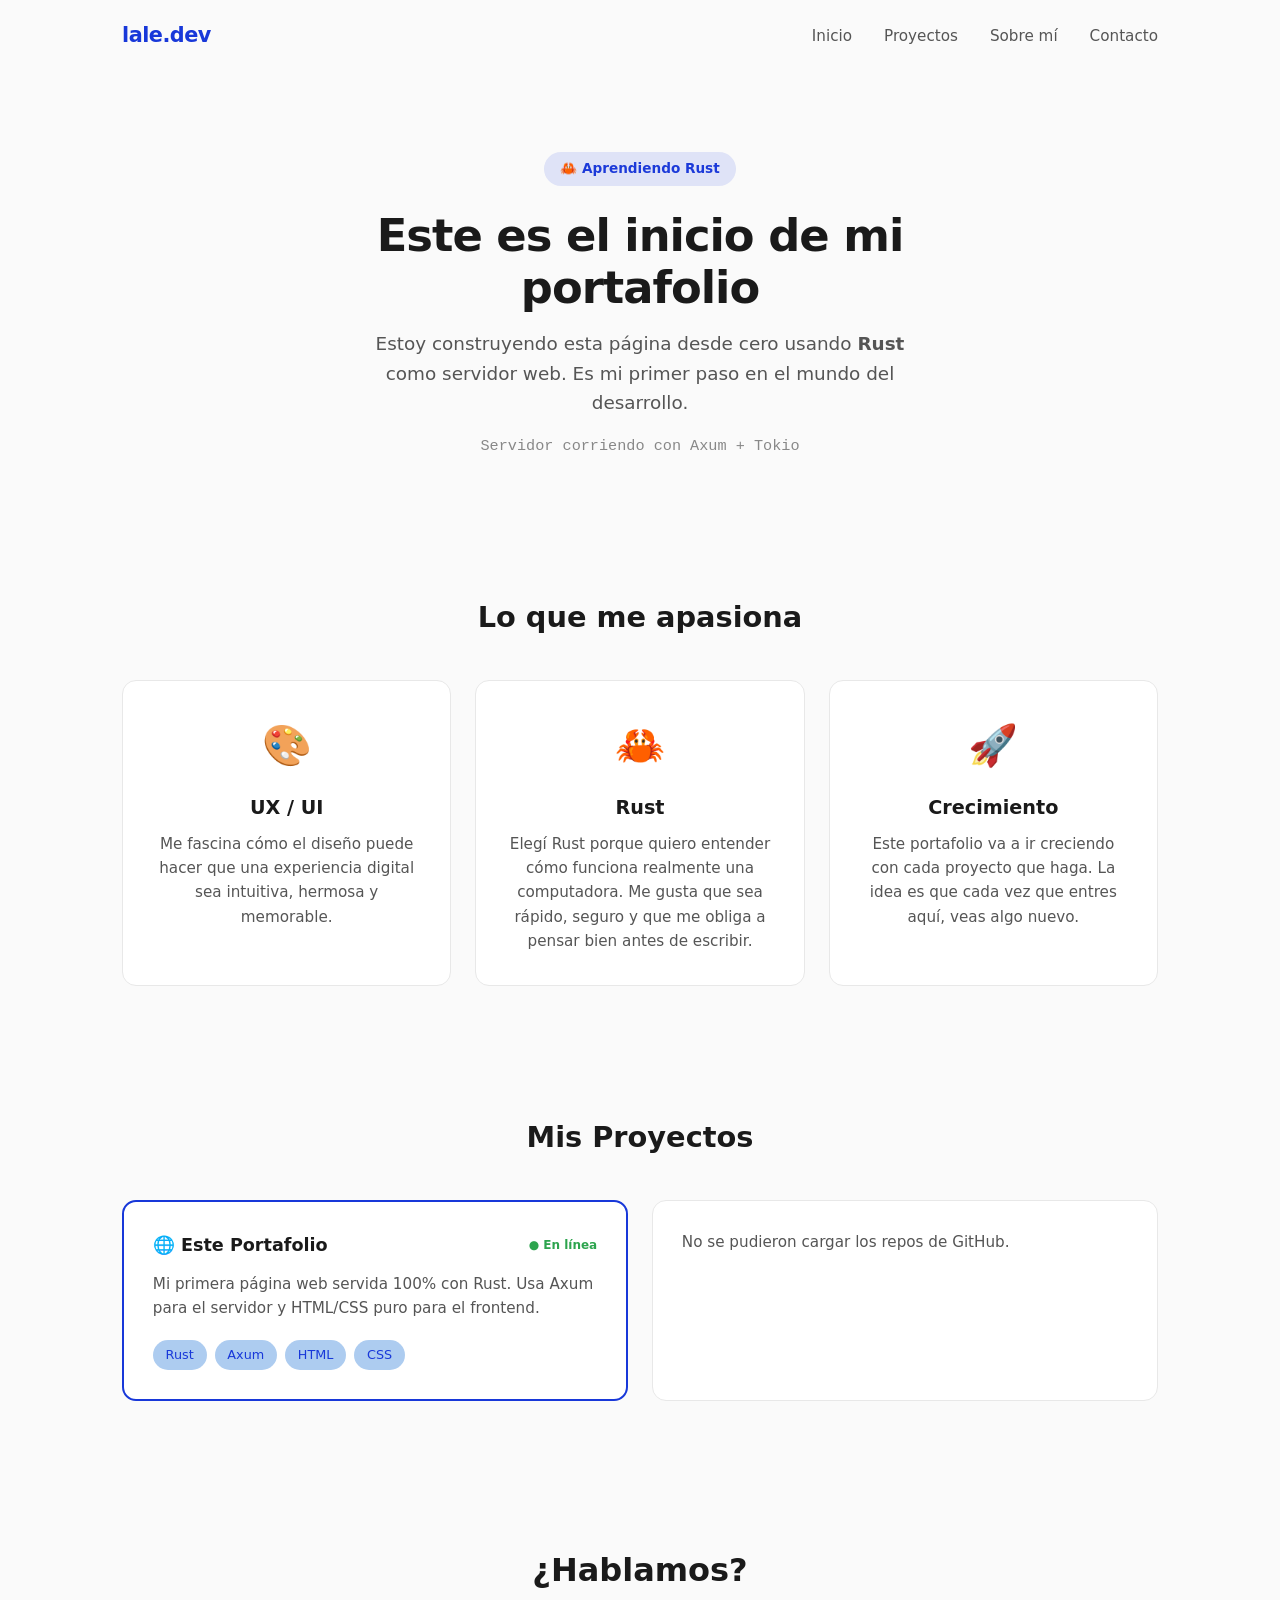
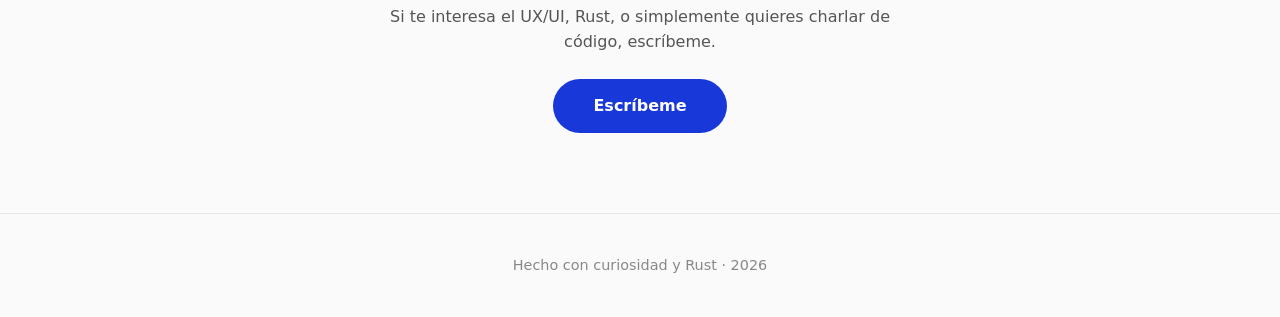
==== index.html @ 9b07409a "Add files via upload" ====
<!DOCTYPE html>
<html lang="es">
<head>
    <meta charset="UTF-8">
    <meta name="viewport" content="width=device-width, initial-scale=1.0">
    <title>Lalel — Portafolio en Rust</title>
    <link rel="stylesheet" href="/style.css">
    <style>
        /* Solo estilos mínimos para los datos dinámicos */
        .repo-title {
            color: var(--text);
            text-decoration: none;
            transition: color 0.2s;
        }
        .repo-title:hover {
            color: var(--rust);
        }
        .loading {
            color: var(--text-muted);
            font-style: italic;
        }
        .error {
            color: #d73a49;
        }
    </style>
<base target="_blank">
</head>
<body>
    <nav>
        <div class="logo">lale.dev</div>
        <ul>
            <li><a href="#inicio">Inicio</a></li>
            <li><a href="#proyectos">Proyectos</a></li>
            <li><a href="#sobre-mi">Sobre mí</a></li>
            <li><a href="#contacto">Contacto</a></li>
        </ul>
    </nav>

    <section id="inicio" class="hero">
        <span class="badge">🦀 Aprendiendo Rust</span>
        <h1>Este es el inicio de mi portafolio</h1>
        <p>Estoy construyendo esta página desde cero usando <strong>Rust</strong> como servidor web. Es mi primer paso en el mundo del desarrollo.</p>
        <p class="subtitle">Servidor corriendo con Axum + Tokio</p>
    </section>

    <section id="sobre-mi" class="sobre-mi">
        <h2>Lo que me apasiona</h2>
        <div class="passion-grid">
            <div class="passion-card">
                <div class="icon">🎨</div>
                <h3>UX / UI</h3>
                <p>Me fascina cómo el diseño puede hacer que una experiencia digital sea intuitiva, hermosa y memorable.</p>
            </div>
            <div class="passion-card">
                <div class="icon">🦀</div>
                <h3>Rust</h3>
                <p>Elegí Rust porque quiero entender cómo funciona realmente una computadora. Me gusta que sea rápido, seguro y que me obliga a pensar bien antes de escribir.</p>
            </div>
            <div class="passion-card">
                <div class="icon">🚀</div>
                <h3>Crecimiento</h3>
                <p>Este portafolio va a ir creciendo con cada proyecto que haga. La idea es que cada vez que entres aquí, veas algo nuevo.</p>
            </div>
        </div>
    </section>

    <section id="proyectos" class="proyectos">
        <h2>Mis Proyectos</h2>
        <div class="grid" id="project-grid">
            <!-- Card estática: Este Portafolio -->
            <div class="card featured">
                <div class="card-header">
                    <h3>🌐 Este Portafolio</h3>
                    <span class="status live">● En línea</span>
                </div>
                <p>Mi primera página web servida 100% con Rust. Usa Axum para el servidor y HTML/CSS puro para el frontend.</p>
                <div class="tags">
                    <span class="tag">Rust</span>
                    <span class="tag">Axum</span>
                    <span class="tag">HTML</span>
                    <span class="tag">CSS</span>
                </div>
            </div>
            <!-- Las cards de GitHub se insertan aquí -->
        </div>
    </section>

    <section id="contacto" class="contacto">
        <h2>¿Hablamos?</h2>
        <p>Si te interesa el UX/UI, Rust, o simplemente quieres charlar de código, escríbeme.</p>
        <a href="mailto:porcelalexandra27@gmail.com" class="btn">Escríbeme</a>
    </section>

    <footer>
        <p>Hecho con curiosidad y Rust · 2026</p>
    </footer>

    <script>
        async function cargarRepos() {
            const grid = document.getElementById('project-grid');

            // Card de carga temporal
            const loadingCard = document.createElement('div');
            loadingCard.className = 'card';
            loadingCard.innerHTML = '<p class="loading">Cargando proyectos de GitHub...</p>';
            grid.appendChild(loadingCard);

            try {
                const res = await fetch('https://api.github.com/users/alexandraporcel/repos?sort=updated&per_page=10');
                if (!res.ok) throw new Error('Error al cargar repos');
                const repos = await res.json();

                // Quitar card de carga
                loadingCard.remove();

                // Filtrar forks (opcional, quitá el .filter si querés mostrar todo)
                const reposFiltrados = repos.filter(r => !r.fork);

                if (reposFiltrados.length === 0) {
                    const empty = document.createElement('div');
                    empty.className = 'card';
                    empty.innerHTML = '<p class="loading">Aún no hay repos públicos para mostrar.</p>';
                    grid.appendChild(empty);
                    return;
                }

                reposFiltrados.forEach(repo => {
                    const card = document.createElement('div');
                    card.className = 'card featured';

                    const lang = repo.language || 'Sin lenguaje';
                    const fecha = new Date(repo.updated_at).toLocaleDateString('es-ES');

                    // Misma estructura que las cards estáticas
                    card.innerHTML = `
                        <div class="card-header">
                            <h3>
                                <a href="${repo.html_url}" target="_blank" class="repo-title">🔗 ${repo.name}</a>
                            </h3>
                            <span class="status" style="color: var(--text-muted); font-size: 0.75rem; font-weight: 600;">${lang}</span>
                        </div>
                        <p>${repo.description || 'Sin descripción'}</p>
                        <div class="tags">
                            <span class="tag">⭐ ${repo.stargazers_count}</span>
                            <span class="tag">${repo.forks_count} forks</span>
                            <span class="tag">${fecha}</span>
                        </div>
                    `;
                    grid.appendChild(card);
                });

            } catch (err) {
                loadingCard.innerHTML = `<p class="error">No se pudieron cargar los repos de GitHub.</p>`;
                console.error(err);
            }
        }

        cargarRepos();
    </script>
</body>
</html>
---- style.css ----
/* ===== RESET ===== */
* {
    margin: 0;
    padding: 0;
    box-sizing: border-box;
}

/* ===== VARIABLES ===== */
:root {
    --rust: #1838D9;
    --rust-dark: #1C3AD9;
    --bg: #fafafa;
    --surface: #ffffff;
    --text: #1a1a1a;
    --text-secondary: #555555;
    --text-muted: #888888;
    --border: #e8e8e8;
    --radius: 14px;
    --shadow: 0 4px 20px rgba(0,0,0,0.06);
    --shadow-hover: 0 8px 30px rgba(0,0,0,0.1);
}

/* ===== BASE ===== */
body {
    font-family: 'Segoe UI', system-ui, -apple-system, BlinkMacSystemFont, sans-serif;
    line-height: 1.6;
    color: var(--text);
    background: var(--bg);
    -webkit-font-smoothing: antialiased;
}

/* ===== NAV ===== */
nav {
    display: flex;
    justify-content: space-between;
    align-items: center;
    padding: 1.2rem 2rem;
    max-width: 1100px;
    margin: 0 auto;
}

nav .logo {
    font-weight: 800;
    font-size: 1.3rem;
    color: var(--rust);
    letter-spacing: -0.5px;
}

nav ul {
    display: flex;
    list-style: none;
    gap: 2rem;
}

nav a {
    color: var(--text-secondary);
    text-decoration: none;
    font-size: 0.95rem;
    font-weight: 500;
    transition: color 0.2s;
}

nav a:hover {
    color: var(--rust);
}

/* ===== HERO ===== */
.hero {
    text-align: center;
    padding: 5rem 2rem 4rem;
    max-width: 700px;
    margin: 0 auto;
}

.badge {
    display: inline-block;
    background: color-mix(in srgb, var(--rust) 12%, transparent);
    color: var(--rust-dark);
    padding: 0.4rem 1rem;
    border-radius: 100px;
    font-size: 0.85rem;
    font-weight: 600;
    margin-bottom: 1.5rem;
}

.hero h1 {
    font-size: 2.8rem;
    font-weight: 800;
    line-height: 1.15;
    margin-bottom: 1rem;
    letter-spacing: -1px;
}

.hero p {
    font-size: 1.15rem;
    color: var(--text-secondary);
    max-width: 550px;
    margin: 0 auto 0.5rem;
}

.hero .subtitle {
    font-size: 0.95rem;
    color: var(--text-muted);
    margin-top: 1rem;
    font-family: 'Courier New', monospace;
}

/* ===== SOBRE MÍ / PASIONES ===== */
.sobre-mi {
    padding: 4rem 2rem;
    max-width: 1100px;
    margin: 0 auto;
}

.sobre-mi h2 {
    text-align: center;
    font-size: 1.8rem;
    margin-bottom: 2.5rem;
    font-weight: 700;
}

.passion-grid {
    display: grid;
    grid-template-columns: repeat(auto-fit, minmax(280px, 1fr));
    gap: 1.5rem;
}

.passion-card {
    background: var(--surface);
    border: 1px solid var(--border);
    border-radius: var(--radius);
    padding: 2rem;
    text-align: center;
    transition: transform 0.2s, box-shadow 0.2s;
}

.passion-card:hover {
    transform: translateY(-3px);
    box-shadow: var(--shadow-hover);
}

.passion-card .icon {
    font-size: 2.5rem;
    margin-bottom: 1rem;
}

.passion-card h3 {
    font-size: 1.2rem;
    margin-bottom: 0.5rem;
    font-weight: 700;
}

.passion-card p {
    color: var(--text-secondary);
    font-size: 0.95rem;
    line-height: 1.6;
}

/* ===== PROYECTOS ===== */
.proyectos {
    padding: 4rem 2rem;
    max-width: 1100px;
    margin: 0 auto;
}

.proyectos h2 {
    text-align: center;
    font-size: 1.8rem;
    margin-bottom: 2.5rem;
    font-weight: 700;
}

.grid {
    display: grid;
    grid-template-columns: repeat(auto-fit, minmax(300px, 1fr));
    gap: 1.5rem;
}

.card {
    background: var(--surface);
    border: 1px solid var(--border);
    border-radius: var(--radius);
    padding: 1.8rem;
    transition: transform 0.2s, box-shadow 0.2s;
}

.card:hover {
    transform: translateY(-3px);
    box-shadow: var(--shadow-hover);
}

.card.featured {
    border: 2px solid var(--rust);
}

.card-header {
    display: flex;
    justify-content: space-between;
    align-items: center;
    margin-bottom: 0.8rem;
}

.card h3 {
    font-size: 1.1rem;
    font-weight: 700;
}

.status {
    font-size: 0.75rem;
    font-weight: 600;
}

.status.live {
    color: #2da44e;
}

.card p {
    color: var(--text-secondary);
    font-size: 0.95rem;
    line-height: 1.6;
    margin-bottom: 1.2rem;
}

.tags {
    display: flex;
    flex-wrap: wrap;
    gap: 0.5rem;
}

.tag {
    display: inline-block;
    background: #adccf0;
    color: #1838D9;
    padding: 0.3rem 0.8rem;
    border-radius: 100px;
    font-size: 0.8rem;
    font-weight: 500;
}

/* ===== CONTACTO ===== */
.contacto {
    text-align: center;
    padding: 5rem 2rem;
    max-width: 600px;
    margin: 0 auto;
}

.contacto h2 {
    font-size: 2rem;
    font-weight: 700;
    margin-bottom: 0.5rem;
}

.contacto p {
    color: var(--text-secondary);
    margin-bottom: 1.5rem;
}

.btn {
    display: inline-block;
    background: var(--rust);
    color: white;
    padding: 0.9rem 2.5rem;
    border-radius: 100px;
    text-decoration: none;
    font-weight: 600;
    font-size: 1rem;
    transition: background 0.2s, transform 0.2s;
}

.btn:hover {
    background: var(--rust-dark);
    transform: scale(1.03);
}

/* ===== FOOTER ===== */
footer {
    text-align: center;
    padding: 2.5rem;
    color: var(--text-muted);
    font-size: 0.9rem;
    border-top: 1px solid var(--border);
}

/* ===== RESPONSIVE ===== */
@media (max-width: 600px) {
    .hero h1 { font-size: 2rem; }
    nav { flex-direction: column; gap: 1rem; }
    nav ul { gap: 1.2rem; }
    .passion-grid, .grid { grid-template-columns: 1fr; }
}
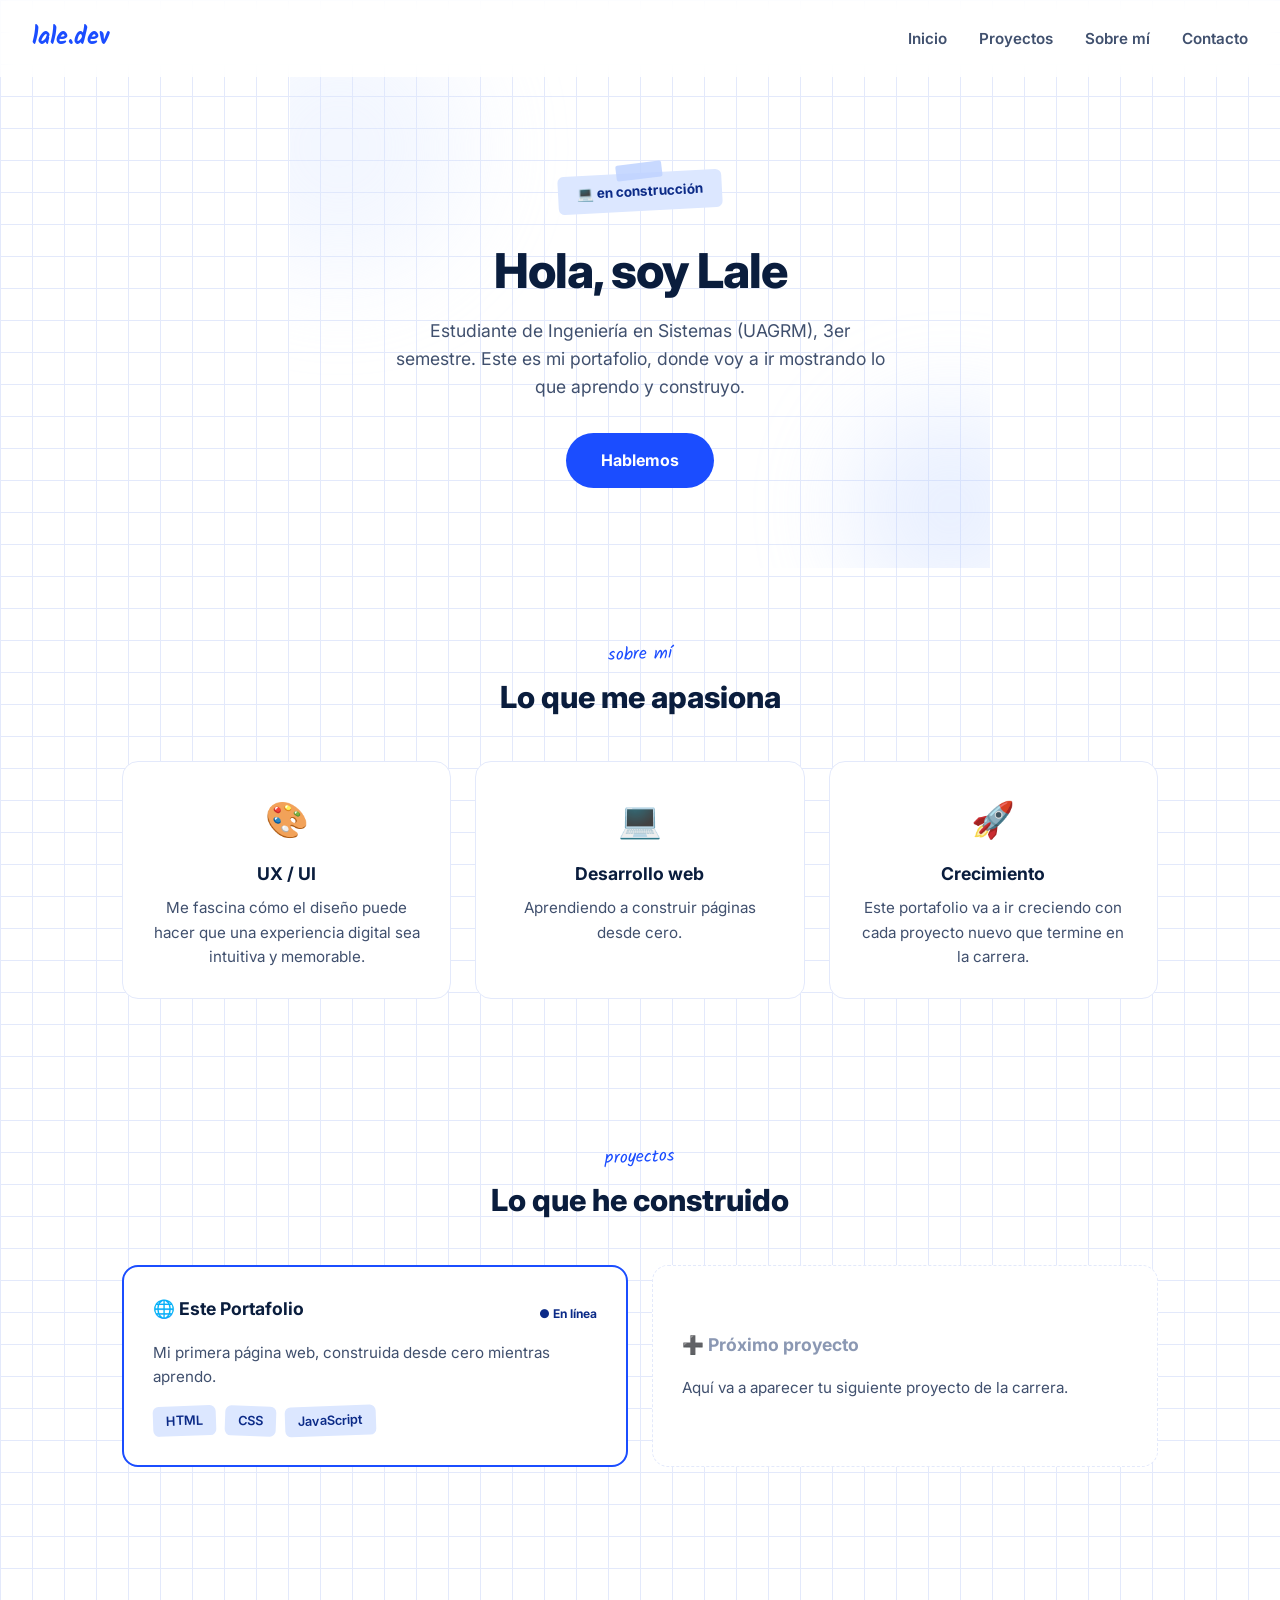
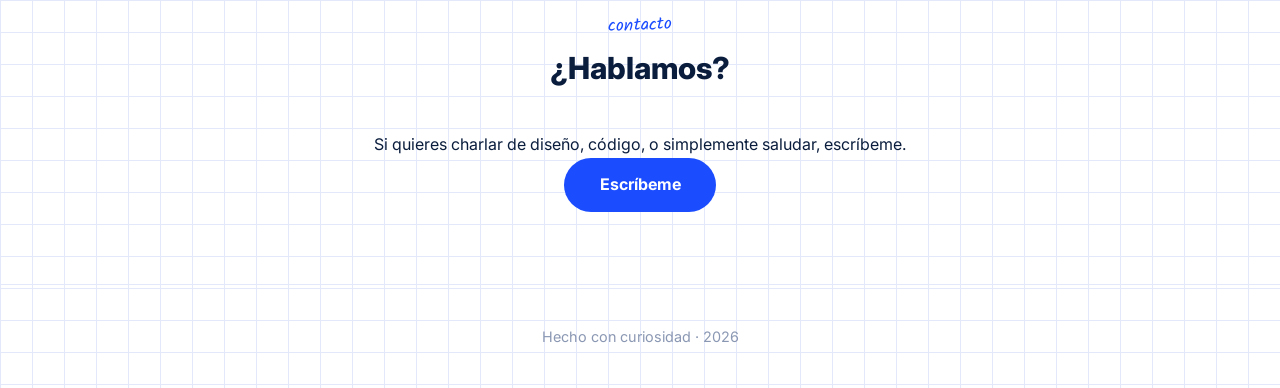
==== commit 38e2b0c2: "Add files via upload" ====
--- a/index.html
+++ b/index.html
@@ -1,161 +1,93 @@
-<!DOCTYPE html>
-<html lang="es">
-<head>
-    <meta charset="UTF-8">
-    <meta name="viewport" content="width=device-width, initial-scale=1.0">
-    <title>Lalel — Portafolio en Rust</title>
-    <link rel="stylesheet" href="/style.css">
-    <style>
-        /* Solo estilos mínimos para los datos dinámicos */
-        .repo-title {
-            color: var(--text);
-            text-decoration: none;
-            transition: color 0.2s;
-        }
-        .repo-title:hover {
-            color: var(--rust);
-        }
-        .loading {
-            color: var(--text-muted);
-            font-style: italic;
-        }
-        .error {
-            color: #d73a49;
-        }
-    </style>
-<base target="_blank">
-</head>
-<body>
-    <nav>
-        <div class="logo">lale.dev</div>
-        <ul>
-            <li><a href="#inicio">Inicio</a></li>
-            <li><a href="#proyectos">Proyectos</a></li>
-            <li><a href="#sobre-mi">Sobre mí</a></li>
-            <li><a href="#contacto">Contacto</a></li>
-        </ul>
-    </nav>
-
-    <section id="inicio" class="hero">
-        <span class="badge">🦀 Aprendiendo Rust</span>
-        <h1>Este es el inicio de mi portafolio</h1>
-        <p>Estoy construyendo esta página desde cero usando <strong>Rust</strong> como servidor web. Es mi primer paso en el mundo del desarrollo.</p>
-        <p class="subtitle">Servidor corriendo con Axum + Tokio</p>
-    </section>
-
-    <section id="sobre-mi" class="sobre-mi">
-        <h2>Lo que me apasiona</h2>
-        <div class="passion-grid">
-            <div class="passion-card">
-                <div class="icon">🎨</div>
-                <h3>UX / UI</h3>
-                <p>Me fascina cómo el diseño puede hacer que una experiencia digital sea intuitiva, hermosa y memorable.</p>
-            </div>
-            <div class="passion-card">
-                <div class="icon">🦀</div>
-                <h3>Rust</h3>
-                <p>Elegí Rust porque quiero entender cómo funciona realmente una computadora. Me gusta que sea rápido, seguro y que me obliga a pensar bien antes de escribir.</p>
-            </div>
-            <div class="passion-card">
-                <div class="icon">🚀</div>
-                <h3>Crecimiento</h3>
-                <p>Este portafolio va a ir creciendo con cada proyecto que haga. La idea es que cada vez que entres aquí, veas algo nuevo.</p>
-            </div>
-        </div>
-    </section>
-
-    <section id="proyectos" class="proyectos">
-        <h2>Mis Proyectos</h2>
-        <div class="grid" id="project-grid">
-            <!-- Card estática: Este Portafolio -->
-            <div class="card featured">
-                <div class="card-header">
-                    <h3>🌐 Este Portafolio</h3>
-                    <span class="status live">● En línea</span>
-                </div>
-                <p>Mi primera página web servida 100% con Rust. Usa Axum para el servidor y HTML/CSS puro para el frontend.</p>
-                <div class="tags">
-                    <span class="tag">Rust</span>
-                    <span class="tag">Axum</span>
-                    <span class="tag">HTML</span>
-                    <span class="tag">CSS</span>
-                </div>
-            </div>
-            <!-- Las cards de GitHub se insertan aquí -->
-        </div>
-    </section>
-
-    <section id="contacto" class="contacto">
-        <h2>¿Hablamos?</h2>
-        <p>Si te interesa el UX/UI, Rust, o simplemente quieres charlar de código, escríbeme.</p>
-        <a href="mailto:porcelalexandra27@gmail.com" class="btn">Escríbeme</a>
-    </section>
-
-    <footer>
-        <p>Hecho con curiosidad y Rust · 2026</p>
-    </footer>
-
-    <script>
-        async function cargarRepos() {
-            const grid = document.getElementById('project-grid');
-
-            // Card de carga temporal
-            const loadingCard = document.createElement('div');
-            loadingCard.className = 'card';
-            loadingCard.innerHTML = '<p class="loading">Cargando proyectos de GitHub...</p>';
-            grid.appendChild(loadingCard);
-
-            try {
-                const res = await fetch('https://api.github.com/users/alexandraporcel/repos?sort=updated&per_page=10');
-                if (!res.ok) throw new Error('Error al cargar repos');
-                const repos = await res.json();
-
-                // Quitar card de carga
-                loadingCard.remove();
-
-                // Filtrar forks (opcional, quitá el .filter si querés mostrar todo)
-                const reposFiltrados = repos.filter(r => !r.fork);
-
-                if (reposFiltrados.length === 0) {
-                    const empty = document.createElement('div');
-                    empty.className = 'card';
-                    empty.innerHTML = '<p class="loading">Aún no hay repos públicos para mostrar.</p>';
-                    grid.appendChild(empty);
-                    return;
-                }
-
-                reposFiltrados.forEach(repo => {
-                    const card = document.createElement('div');
-                    card.className = 'card featured';
-
-                    const lang = repo.language || 'Sin lenguaje';
-                    const fecha = new Date(repo.updated_at).toLocaleDateString('es-ES');
-
-                    // Misma estructura que las cards estáticas
-                    card.innerHTML = `
-                        <div class="card-header">
-                            <h3>
-                                <a href="${repo.html_url}" target="_blank" class="repo-title">🔗 ${repo.name}</a>
-                            </h3>
-                            <span class="status" style="color: var(--text-muted); font-size: 0.75rem; font-weight: 600;">${lang}</span>
-                        </div>
-                        <p>${repo.description || 'Sin descripción'}</p>
-                        <div class="tags">
-                            <span class="tag">⭐ ${repo.stargazers_count}</span>
-                            <span class="tag">${repo.forks_count} forks</span>
-                            <span class="tag">${fecha}</span>
-                        </div>
-                    `;
-                    grid.appendChild(card);
-                });
-
-            } catch (err) {
-                loadingCard.innerHTML = `<p class="error">No se pudieron cargar los repos de GitHub.</p>`;
-                console.error(err);
-            }
-        }
-
-        cargarRepos();
-    </script>
-</body>
+<!DOCTYPE html>
+<html lang="es">
+<head>
+    <meta charset="UTF-8">
+    <meta name="viewport" content="width=device-width, initial-scale=1.0">
+    <title>lale.dev — Portafolio</title>
+    <link rel="preconnect" href="https://fonts.googleapis.com">
+    <link href="https://fonts.googleapis.com/css2?family=Kalam:wght@400;700&family=Inter:wght@400;600;800&display=swap" rel="stylesheet">
+    <link rel="stylesheet" href="style.css">
+</head>
+<body>
+
+    <nav id="nav">
+        <div class="logo">lale.dev</div>
+        <ul>
+            <li><a href="#inicio">Inicio</a></li>
+            <li><a href="#proyectos">Proyectos</a></li>
+            <li><a href="#sobre-mi">Sobre mí</a></li>
+            <li><a href="#contacto">Contacto</a></li>
+        </ul>
+    </nav>
+
+    <section id="inicio" class="hero">
+        <div class="blob blob-1"></div>
+        <div class="blob blob-2"></div>
+        <span class="sticker">💻 en construcción</span>
+        <h1>Hola, soy Lale</h1>
+        <p>Estudiante de Ingeniería en Sistemas (UAGRM), 3er semestre. Este es mi portafolio, donde voy a ir mostrando lo que aprendo y construyo.</p>
+        <a href="#contacto" class="btn">Hablemos</a>
+    </section>
+
+    <section id="sobre-mi" class="sobre-mi reveal">
+        <span class="tag-title">sobre mí</span>
+        <h2>Lo que me apasiona</h2>
+        <div class="passion-grid">
+            <div class="passion-card" style="--delay:0s">
+                <div class="icon">🎨</div>
+                <h3>UX / UI</h3>
+                <p>Me fascina cómo el diseño puede hacer que una experiencia digital sea intuitiva y memorable.</p>
+            </div>
+            <div class="passion-card" style="--delay:0.15s">
+                <div class="icon">💻</div>
+                <h3>Desarrollo web</h3>
+                <p>Aprendiendo a construir páginas desde cero. </p>
+            </div>
+            <div class="passion-card" style="--delay:0.3s">
+                <div class="icon">🚀</div>
+                <h3>Crecimiento</h3>
+                <p>Este portafolio va a ir creciendo con cada proyecto nuevo que termine en la carrera.</p>
+            </div>
+        </div>
+    </section>
+
+    <section id="proyectos" class="proyectos reveal">
+        <span class="tag-title">proyectos</span>
+        <h2>Lo que he construido</h2>
+        <div class="grid" id="project-grid">
+            <div class="card featured">
+                <div class="card-header">
+                    <h3>🌐 Este Portafolio</h3>
+                    <span class="status live">● En línea</span>
+                </div>
+                <p>Mi primera página web, construida desde cero mientras aprendo.</p>
+                <div class="tags">
+                    <span class="tag">HTML</span>
+                    <span class="tag">CSS</span>
+                    <span class="tag">JavaScript</span>
+                </div>
+            </div>
+            <div class="card placeholder">
+                <div class="card-header">
+                    <h3>➕ Próximo proyecto</h3>
+                </div>
+                <p>Aquí va a aparecer tu siguiente proyecto de la carrera.</p>
+            </div>
+        </div>
+    </section>
+
+    <section id="contacto" class="contacto reveal">
+        <span class="tag-title">contacto</span>
+        <h2>¿Hablamos?</h2>
+        <p>Si quieres charlar de diseño, código, o simplemente saludar, escríbeme.</p>
+        <a href="contacto.html" class="btn">Escríbeme</a>
+    </section>
+
+    <footer>
+        <p> Hecho con curiosidad · 2026</p>
+    </footer>
+
+    <script src="script.js"></script>
+
+</body>
 </html>
--- a/style.css
+++ b/style.css
@@ -1,291 +1,332 @@
-/* ===== RESET ===== */
-* {
-    margin: 0;
-    padding: 0;
-    box-sizing: border-box;
-}
-
-/* ===== VARIABLES ===== */
-:root {
-    --rust: #1838D9;
-    --rust-dark: #1C3AD9;
-    --bg: #fafafa;
-    --surface: #ffffff;
-    --text: #1a1a1a;
-    --text-secondary: #555555;
-    --text-muted: #888888;
-    --border: #e8e8e8;
-    --radius: 14px;
-    --shadow: 0 4px 20px rgba(0,0,0,0.06);
-    --shadow-hover: 0 8px 30px rgba(0,0,0,0.1);
-}
-
-/* ===== BASE ===== */
-body {
-    font-family: 'Segoe UI', system-ui, -apple-system, BlinkMacSystemFont, sans-serif;
-    line-height: 1.6;
-    color: var(--text);
-    background: var(--bg);
-    -webkit-font-smoothing: antialiased;
-}
-
-/* ===== NAV ===== */
-nav {
-    display: flex;
-    justify-content: space-between;
-    align-items: center;
-    padding: 1.2rem 2rem;
-    max-width: 1100px;
-    margin: 0 auto;
-}
-
-nav .logo {
-    font-weight: 800;
-    font-size: 1.3rem;
-    color: var(--rust);
-    letter-spacing: -0.5px;
-}
-
-nav ul {
-    display: flex;
-    list-style: none;
-    gap: 2rem;
-}
-
-nav a {
-    color: var(--text-secondary);
-    text-decoration: none;
-    font-size: 0.95rem;
-    font-weight: 500;
-    transition: color 0.2s;
-}
-
-nav a:hover {
-    color: var(--rust);
-}
-
-/* ===== HERO ===== */
-.hero {
-    text-align: center;
-    padding: 5rem 2rem 4rem;
-    max-width: 700px;
-    margin: 0 auto;
-}
-
-.badge {
-    display: inline-block;
-    background: color-mix(in srgb, var(--rust) 12%, transparent);
-    color: var(--rust-dark);
-    padding: 0.4rem 1rem;
-    border-radius: 100px;
-    font-size: 0.85rem;
-    font-weight: 600;
-    margin-bottom: 1.5rem;
-}
-
-.hero h1 {
-    font-size: 2.8rem;
-    font-weight: 800;
-    line-height: 1.15;
-    margin-bottom: 1rem;
-    letter-spacing: -1px;
-}
-
-.hero p {
-    font-size: 1.15rem;
-    color: var(--text-secondary);
-    max-width: 550px;
-    margin: 0 auto 0.5rem;
-}
-
-.hero .subtitle {
-    font-size: 0.95rem;
-    color: var(--text-muted);
-    margin-top: 1rem;
-    font-family: 'Courier New', monospace;
-}
-
-/* ===== SOBRE MÍ / PASIONES ===== */
-.sobre-mi {
-    padding: 4rem 2rem;
-    max-width: 1100px;
-    margin: 0 auto;
-}
-
-.sobre-mi h2 {
-    text-align: center;
-    font-size: 1.8rem;
-    margin-bottom: 2.5rem;
-    font-weight: 700;
-}
-
-.passion-grid {
-    display: grid;
-    grid-template-columns: repeat(auto-fit, minmax(280px, 1fr));
-    gap: 1.5rem;
-}
-
-.passion-card {
-    background: var(--surface);
-    border: 1px solid var(--border);
-    border-radius: var(--radius);
-    padding: 2rem;
-    text-align: center;
-    transition: transform 0.2s, box-shadow 0.2s;
-}
-
-.passion-card:hover {
-    transform: translateY(-3px);
-    box-shadow: var(--shadow-hover);
-}
-
-.passion-card .icon {
-    font-size: 2.5rem;
-    margin-bottom: 1rem;
-}
-
-.passion-card h3 {
-    font-size: 1.2rem;
-    margin-bottom: 0.5rem;
-    font-weight: 700;
-}
-
-.passion-card p {
-    color: var(--text-secondary);
-    font-size: 0.95rem;
-    line-height: 1.6;
-}
-
-/* ===== PROYECTOS ===== */
-.proyectos {
-    padding: 4rem 2rem;
-    max-width: 1100px;
-    margin: 0 auto;
-}
-
-.proyectos h2 {
-    text-align: center;
-    font-size: 1.8rem;
-    margin-bottom: 2.5rem;
-    font-weight: 700;
-}
-
-.grid {
-    display: grid;
-    grid-template-columns: repeat(auto-fit, minmax(300px, 1fr));
-    gap: 1.5rem;
-}
-
-.card {
-    background: var(--surface);
-    border: 1px solid var(--border);
-    border-radius: var(--radius);
-    padding: 1.8rem;
-    transition: transform 0.2s, box-shadow 0.2s;
-}
-
-.card:hover {
-    transform: translateY(-3px);
-    box-shadow: var(--shadow-hover);
-}
-
-.card.featured {
-    border: 2px solid var(--rust);
-}
-
-.card-header {
-    display: flex;
-    justify-content: space-between;
-    align-items: center;
-    margin-bottom: 0.8rem;
-}
-
-.card h3 {
-    font-size: 1.1rem;
-    font-weight: 700;
-}
-
-.status {
-    font-size: 0.75rem;
-    font-weight: 600;
-}
-
-.status.live {
-    color: #2da44e;
-}
-
-.card p {
-    color: var(--text-secondary);
-    font-size: 0.95rem;
-    line-height: 1.6;
-    margin-bottom: 1.2rem;
-}
-
-.tags {
-    display: flex;
-    flex-wrap: wrap;
-    gap: 0.5rem;
-}
-
-.tag {
-    display: inline-block;
-    background: #adccf0;
-    color: #1838D9;
-    padding: 0.3rem 0.8rem;
-    border-radius: 100px;
-    font-size: 0.8rem;
-    font-weight: 500;
-}
-
-/* ===== CONTACTO ===== */
-.contacto {
-    text-align: center;
-    padding: 5rem 2rem;
-    max-width: 600px;
-    margin: 0 auto;
-}
-
-.contacto h2 {
-    font-size: 2rem;
-    font-weight: 700;
-    margin-bottom: 0.5rem;
-}
-
-.contacto p {
-    color: var(--text-secondary);
-    margin-bottom: 1.5rem;
-}
-
-.btn {
-    display: inline-block;
-    background: var(--rust);
-    color: white;
-    padding: 0.9rem 2.5rem;
-    border-radius: 100px;
-    text-decoration: none;
-    font-weight: 600;
-    font-size: 1rem;
-    transition: background 0.2s, transform 0.2s;
-}
-
-.btn:hover {
-    background: var(--rust-dark);
-    transform: scale(1.03);
-}
-
-/* ===== FOOTER ===== */
-footer {
-    text-align: center;
-    padding: 2.5rem;
-    color: var(--text-muted);
-    font-size: 0.9rem;
-    border-top: 1px solid var(--border);
-}
-
-/* ===== RESPONSIVE ===== */
-@media (max-width: 600px) {
-    .hero h1 { font-size: 2rem; }
-    nav { flex-direction: column; gap: 1rem; }
-    nav ul { gap: 1.2rem; }
-    .passion-grid, .grid { grid-template-columns: 1fr; }
-}+/* ===== RESET ===== */
+* {
+    margin: 0;
+    padding: 0;
+    box-sizing: border-box;
+}
+
+/* ===== VARIABLES ===== */
+:root {
+    --blue: #1B4DFF;
+    --blue-deep: #0B2A87;
+    --blue-pale: #DCE7FF;
+    --tape: #BFD3FF;
+    --bg: #ffffff;
+    --surface: #ffffff;
+    --text: #0A1D3D;
+    --text-secondary: #40506e;
+    --text-muted: #8b98b3;
+    --border: #e3e9fb;
+    --radius: 16px;
+    --shadow: 0 4px 20px rgba(11,42,135,0.06);
+    --shadow-hover: 0 14px 32px rgba(11,42,135,0.16);
+    --font-hand: 'Kalam', cursive;
+    --font-body: 'Inter', system-ui, sans-serif;
+}
+
+body {
+    font-family: var(--font-body);
+    line-height: 1.6;
+    color: var(--text);
+    background:
+        linear-gradient(var(--border) 1px, transparent 1px),
+        linear-gradient(90deg, var(--border) 1px, transparent 1px),
+        var(--bg);
+    background-size: 32px 32px, 32px 32px, auto;
+    -webkit-font-smoothing: antialiased;
+    overflow-x: hidden;
+}
+
+/* ===== NAV ===== */
+nav {
+    position: sticky;
+    top: 0;
+    z-index: 50;
+    display: flex;
+    justify-content: space-between;
+    align-items: center;
+    padding: 1.2rem 2rem;
+    background: rgba(255,255,255,0.8);
+    backdrop-filter: blur(8px);
+    transition: box-shadow 0.25s ease;
+}
+
+nav.scrolled {
+    box-shadow: 0 2px 16px rgba(11,42,135,0.08);
+}
+
+nav .logo {
+    font-family: var(--font-hand);
+    font-weight: 700;
+    font-size: 1.5rem;
+    color: var(--blue);
+}
+
+nav ul {
+    display: flex;
+    list-style: none;
+    gap: 2rem;
+}
+
+nav a {
+    color: var(--text-secondary);
+    text-decoration: none;
+    font-size: 0.95rem;
+    font-weight: 600;
+    transition: color 0.2s;
+}
+
+nav a:hover {
+    color: var(--blue);
+}
+
+/* ===== HERO ===== */
+.hero {
+    position: relative;
+    text-align: center;
+    padding: 6rem 2rem 5rem;
+    max-width: 700px;
+    margin: 0 auto;
+    overflow: hidden;
+}
+
+.blob {
+    position: absolute;
+    border-radius: 50%;
+    filter: blur(50px);
+    opacity: 0.35;
+    z-index: -1;
+    animation: flotar 8s ease-in-out infinite;
+}
+
+.blob-1 {
+    width: 260px;
+    height: 260px;
+    background: var(--blue-pale);
+    top: -60px;
+    left: -80px;
+}
+
+.blob-2 {
+    width: 200px;
+    height: 200px;
+    background: var(--tape);
+    bottom: -40px;
+    right: -60px;
+    animation-delay: 2s;
+}
+
+@keyframes flotar {
+    0%, 100% { transform: translateY(0) scale(1); }
+    50% { transform: translateY(-18px) scale(1.05); }
+}
+
+.sticker {
+    position: relative;
+    display: inline-block;
+    background: var(--blue-pale);
+    color: var(--blue-deep);
+    padding: 0.5rem 1.2rem;
+    border-radius: 6px;
+    font-size: 0.85rem;
+    font-weight: 700;
+    margin-bottom: 2rem;
+    transform: rotate(-3deg);
+}
+
+.sticker::before {
+    content: "";
+    position: absolute;
+    top: -10px;
+    left: 50%;
+    transform: translateX(-50%) rotate(-4deg);
+    width: 46px;
+    height: 16px;
+    background: var(--tape);
+    opacity: 0.85;
+    border-radius: 2px;
+}
+
+.hero h1 {
+    font-size: 3rem;
+    font-weight: 800;
+    line-height: 1.15;
+    margin-bottom: 1.2rem;
+    letter-spacing: -1px;
+}
+
+.hero p {
+    font-size: 1.1rem;
+    color: var(--text-secondary);
+    max-width: 500px;
+    margin: 0 auto 2rem;
+}
+
+/* ===== TÍTULOS DE SECCIÓN ===== */
+.tag-title {
+    display: inline-block;
+    font-family: var(--font-hand);
+    color: var(--blue);
+    font-size: 1.1rem;
+    margin-bottom: 0.3rem;
+    transform: rotate(-2deg);
+}
+
+section h2 {
+    font-size: 1.9rem;
+    font-weight: 800;
+    margin-bottom: 2.5rem;
+}
+
+.sobre-mi, .proyectos, .contacto {
+    padding: 4.5rem 2rem;
+    max-width: 1100px;
+    margin: 0 auto;
+    text-align: center;
+}
+
+/* ===== GRID: PASIONES Y PROYECTOS ===== */
+.passion-grid, .grid {
+    display: grid;
+    grid-template-columns: repeat(auto-fit, minmax(260px, 1fr));
+    gap: 1.5rem;
+    text-align: left;
+}
+
+.passion-card, .card {
+    background: var(--surface);
+    border: 1px solid var(--border);
+    border-radius: var(--radius);
+    padding: 1.8rem;
+    transition: transform 0.25s ease, box-shadow 0.25s ease, border-color 0.25s ease;
+    animation: aparecer 0.6s ease both;
+    animation-delay: var(--delay, 0s);
+}
+
+@keyframes aparecer {
+    from { opacity: 0; transform: translateY(16px); }
+    to { opacity: 1; transform: translateY(0); }
+}
+
+.passion-card { text-align: center; }
+
+.passion-card:hover, .card:hover {
+    box-shadow: var(--shadow-hover);
+    border-color: var(--blue);
+}
+
+.passion-card .icon {
+    font-size: 2.2rem;
+    margin-bottom: 0.8rem;
+}
+
+.passion-card h3, .card h3 {
+    font-size: 1.1rem;
+    font-weight: 700;
+    margin-bottom: 0.5rem;
+}
+
+.passion-card p, .card p {
+    color: var(--text-secondary);
+    font-size: 0.95rem;
+}
+
+.card.featured {
+    border: 2px solid var(--blue);
+}
+
+.card.placeholder {
+    display: flex;
+    flex-direction: column;
+    justify-content: center;
+    border-style: dashed;
+    color: var(--text-muted);
+}
+
+.contact-link {
+    display: block;
+    text-decoration: none;
+    color: inherit;
+}
+
+.card-header {
+    display: flex;
+    justify-content: space-between;
+    align-items: center;
+    margin-bottom: 0.6rem;
+}
+
+.status.live {
+    font-size: 0.75rem;
+    font-weight: 700;
+    color: var(--blue-deep);
+}
+
+.tags {
+    display: flex;
+    flex-wrap: wrap;
+    gap: 0.6rem;
+    margin-top: 1rem;
+}
+
+.tag {
+    position: relative;
+    background: var(--blue-pale);
+    color: var(--blue-deep);
+    padding: 0.3rem 0.8rem;
+    border-radius: 6px;
+    font-size: 0.8rem;
+    font-weight: 600;
+}
+
+.tag:nth-child(odd) { transform: rotate(-2deg); }
+.tag:nth-child(even) { transform: rotate(2deg); }
+
+/* ===== BOTÓN ===== */
+.btn {
+    display: inline-block;
+    background: var(--blue);
+    color: white;
+    padding: 0.9rem 2.2rem;
+    border-radius: 100px;
+    text-decoration: none;
+    font-weight: 700;
+    transition: background 0.2s, transform 0.2s;
+}
+
+.btn:hover {
+    background: var(--blue-deep);
+    transform: scale(1.04);
+}
+
+/* ===== FOOTER ===== */
+footer {
+    text-align: center;
+    padding: 2.5rem;
+    color: var(--text-muted);
+    font-size: 0.9rem;
+    border-top: 1px solid var(--border);
+}
+
+/* ===== ANIMACIÓN AL HACER SCROLL ===== */
+.reveal {
+    opacity: 0;
+    transform: translateY(24px);
+    transition: opacity 0.6s ease, transform 0.6s ease;
+}
+
+.reveal.visible {
+    opacity: 1;
+    transform: translateY(0);
+}
+
+@media (prefers-reduced-motion: reduce) {
+    .reveal, .blob, .passion-card, .card { opacity: 1; transform: none; transition: none; animation: none; }
+}
+
+/* ===== RESPONSIVE ===== */
+@media (max-width: 600px) {
+    .hero h1 { font-size: 2.2rem; }
+    nav { flex-direction: column; gap: 1rem; }
+    nav ul { gap: 1.2rem; }
+}
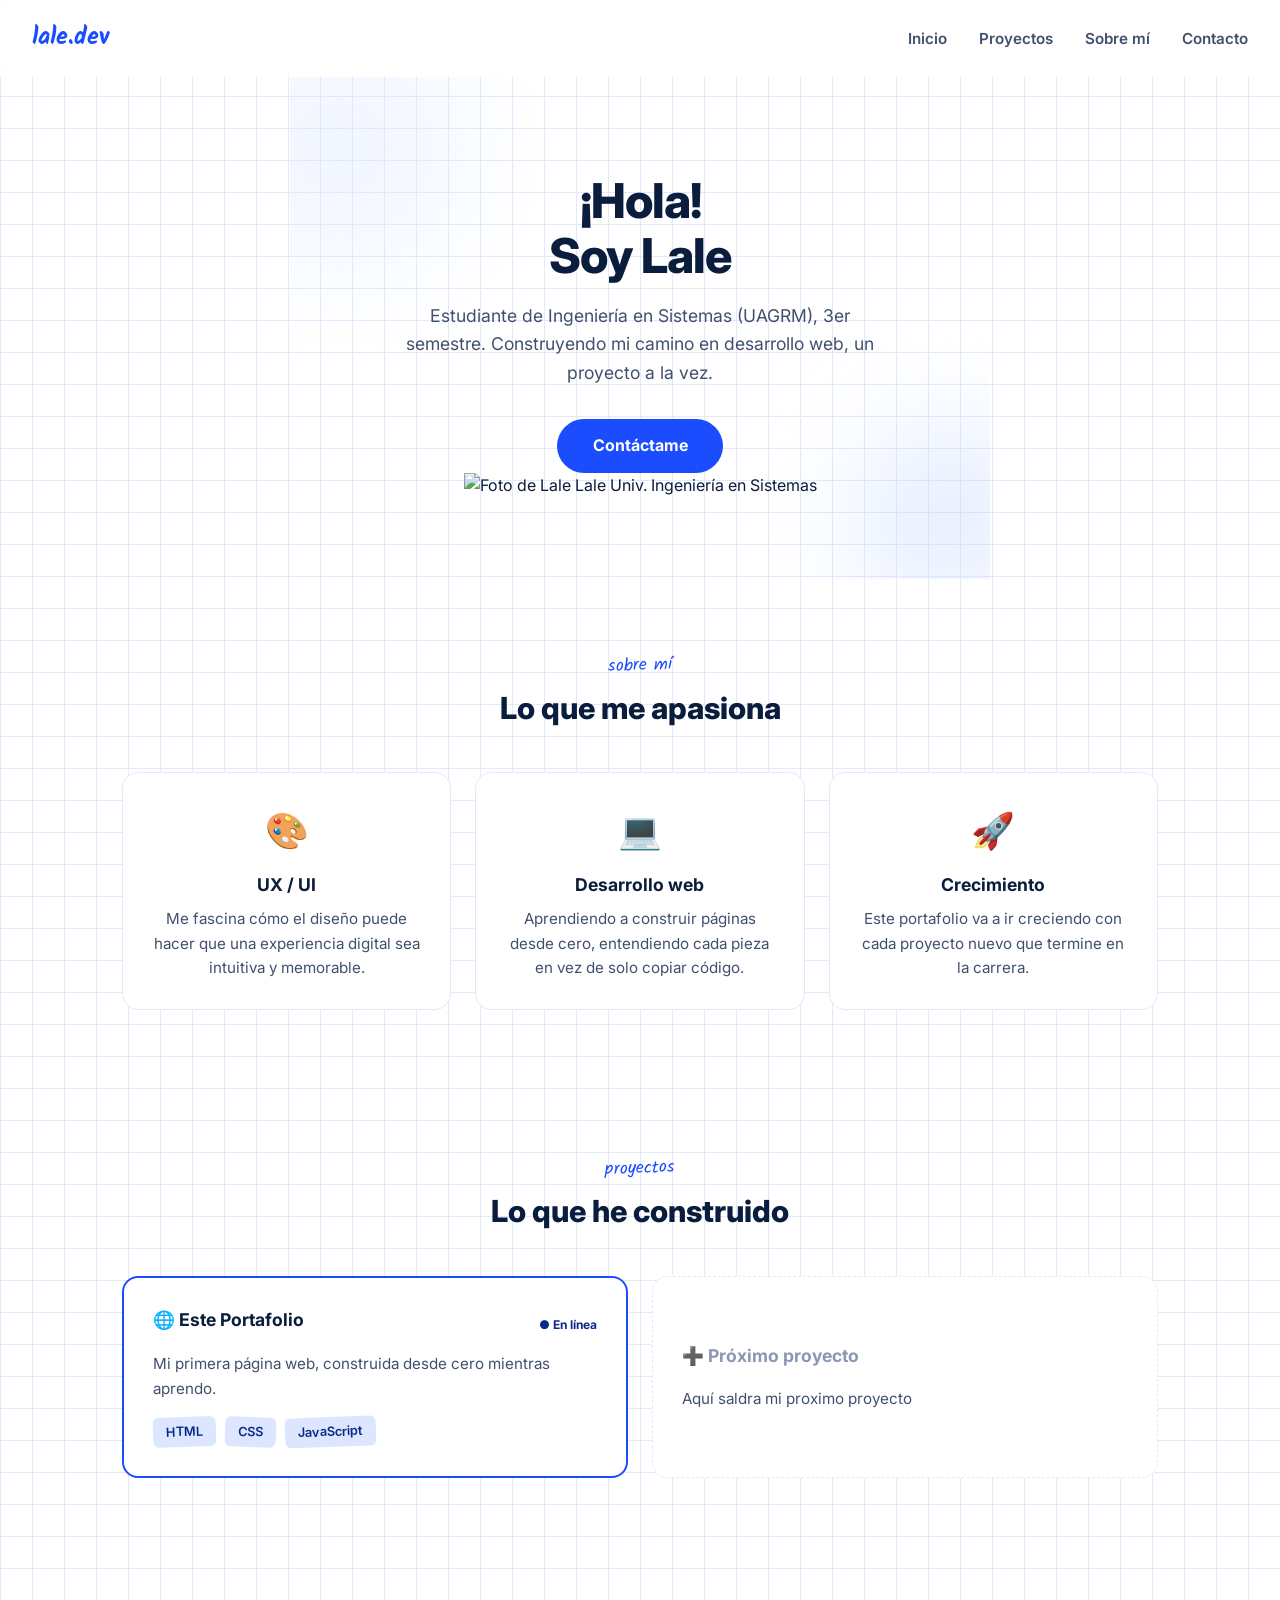
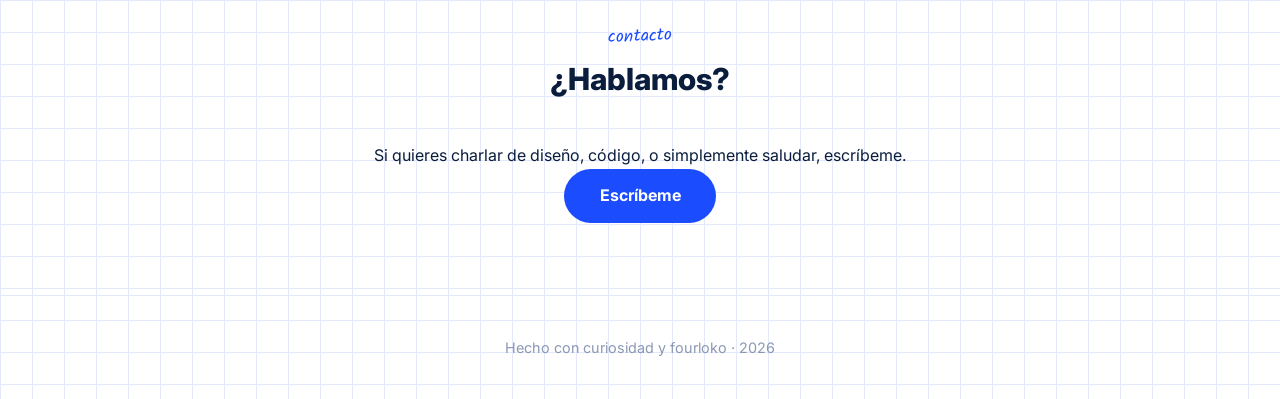
==== commit 89659d51: "Update index.html" ====
--- a/index.html
+++ b/index.html
@@ -23,10 +23,22 @@
     <section id="inicio" class="hero">
         <div class="blob blob-1"></div>
         <div class="blob blob-2"></div>
-        <span class="sticker">💻 en construcción</span>
-        <h1>Hola, soy Lale</h1>
-        <p>Estudiante de Ingeniería en Sistemas (UAGRM), 3er semestre. Este es mi portafolio, donde voy a ir mostrando lo que aprendo y construyo.</p>
-        <a href="#contacto" class="btn">Hablemos</a>
+
+        <div class="hero-grid">
+            <div class="hero-text">
+                <h1>¡Hola!<br>Soy Lale</h1>
+                <p>Estudiante de Ingeniería en Sistemas (UAGRM), 3er semestre. Construyendo mi camino en desarrollo web, un proyecto a la vez.</p>
+                <a href="contacto.html" class="btn">Contáctame</a>
+            </div>
+
+            <div class="hero-visual">
+                <div class="floating-card" id="floatingCard">
+                    <img src="yofoto.jpg" alt="Foto de Lale" class="fc-photo">
+                    <span class="fc-name">Lale</span>
+                    <span class="fc-role">Univ. Ingeniería en Sistemas</span>
+                </div>
+            </div>
+        </div>
     </section>
 
     <section id="sobre-mi" class="sobre-mi reveal">
@@ -41,7 +53,7 @@
             <div class="passion-card" style="--delay:0.15s">
                 <div class="icon">💻</div>
                 <h3>Desarrollo web</h3>
-                <p>Aprendiendo a construir páginas desde cero. </p>
+                <p>Aprendiendo a construir páginas desde cero, entendiendo cada pieza en vez de solo copiar código.</p>
             </div>
             <div class="passion-card" style="--delay:0.3s">
                 <div class="icon">🚀</div>
@@ -71,7 +83,7 @@
                 <div class="card-header">
                     <h3>➕ Próximo proyecto</h3>
                 </div>
-                <p>Aquí va a aparecer tu siguiente proyecto de la carrera.</p>
+                <p>Aquí saldra mi proximo proyecto</p>
             </div>
         </div>
     </section>
@@ -84,10 +96,10 @@
     </section>
 
     <footer>
-        <p> Hecho con curiosidad · 2026</p>
+        <p>Hecho con curiosidad y fourloko · 2026</p>
     </footer>
 
     <script src="script.js"></script>
 
 </body>
-</html>+</html>
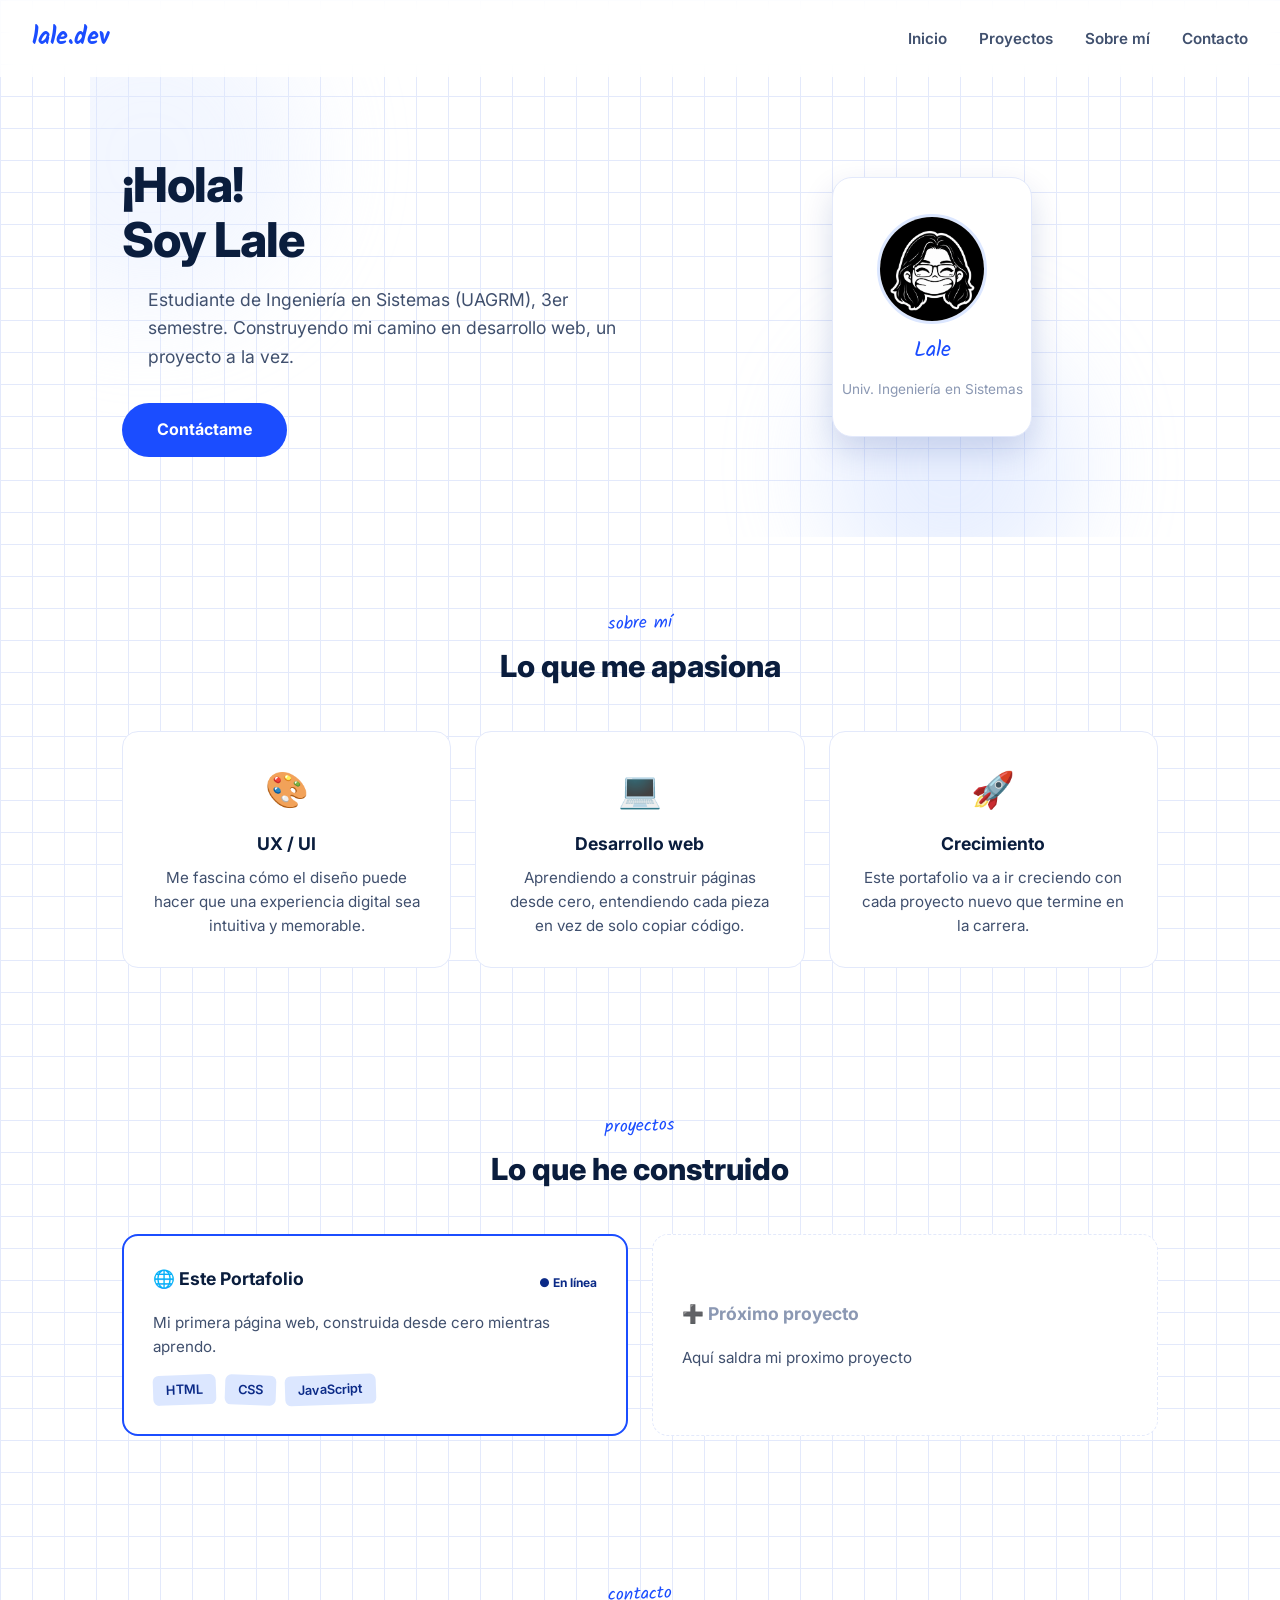
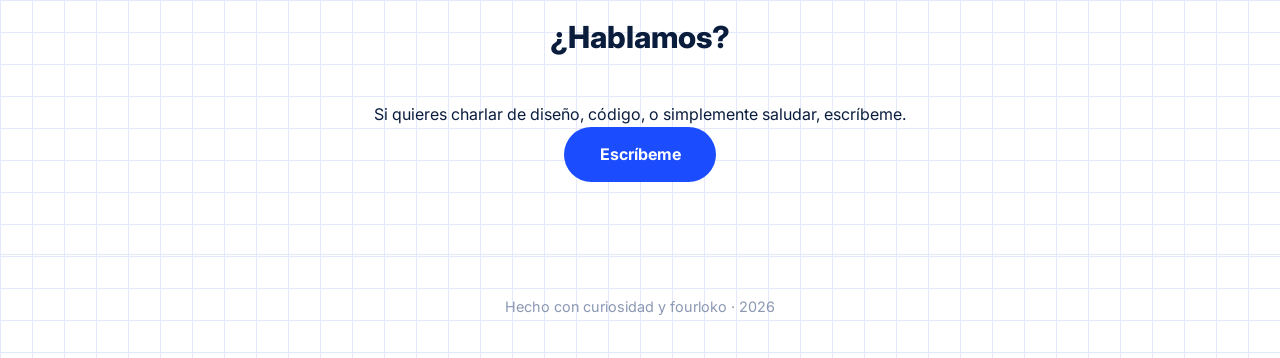
==== commit 87f68700: "Add files via upload" ====
--- a/index.html
+++ b/index.html
@@ -102,4 +102,4 @@
     <script src="script.js"></script>
 
 </body>
-</html>
+</html>
--- a/style.css
+++ b/style.css
@@ -83,12 +83,81 @@
 /* ===== HERO ===== */
 .hero {
     position: relative;
-    text-align: center;
-    padding: 6rem 2rem 5rem;
-    max-width: 700px;
+    text-align: left;
+    padding: 5rem 2rem;
+    max-width: 1100px;
     margin: 0 auto;
     overflow: hidden;
 }
+
+.hero-grid {
+    display: grid;
+    grid-template-columns: 1.1fr 0.9fr;
+    align-items: center;
+    gap: 2rem;
+}
+
+.social-row {
+    display: flex;
+    gap: 0.8rem;
+    margin-bottom: 1.5rem;
+}
+
+.social-row a {
+    display: inline-flex;
+    align-items: center;
+    justify-content: center;
+    width: 40px;
+    height: 40px;
+    border-radius: 50%;
+    background: var(--blue-pale);
+    text-decoration: none;
+    font-size: 1.1rem;
+    transition: transform 0.2s ease, background 0.2s ease;
+}
+
+.social-row a:hover {
+    background: var(--blue);
+    transform: translateY(-3px);
+}
+
+.hero-visual {
+    display: flex;
+    justify-content: center;
+    perspective: 800px;
+}
+
+.floating-card {
+    width: 200px;
+    height: 260px;
+    background: var(--surface);
+    border: 1px solid var(--border);
+    border-radius: 20px;
+    box-shadow: var(--shadow-hover);
+    display: flex;
+    flex-direction: column;
+    align-items: center;
+    justify-content: center;
+    gap: 0.6rem;
+    animation: mecer 6s ease-in-out infinite;
+    transition: transform 0.15s ease;
+}
+
+@keyframes mecer {
+    0%, 100% { transform: rotate(-3deg) translateY(0); }
+    50% { transform: rotate(3deg) translateY(-10px); }
+}
+
+.fc-icon { font-size: 2.8rem; }
+.fc-photo {
+    width: 110px;
+    height: 110px;
+    border-radius: 50%;
+    object-fit: cover;
+    border: 3px solid var(--blue-pale);
+}
+.fc-name { font-family: var(--font-hand); font-size: 1.4rem; color: var(--blue); }
+.fc-role { font-size: 0.85rem; color: var(--text-muted); }
 
 .blob {
     position: absolute;
@@ -100,19 +169,19 @@
 }
 
 .blob-1 {
+    width: 320px;
+    height: 320px;
+    background: var(--blue-pale);
+    top: -80px;
+    left: -100px;
+}
+
+.blob-2 {
     width: 260px;
     height: 260px;
-    background: var(--blue-pale);
-    top: -60px;
-    left: -80px;
-}
-
-.blob-2 {
-    width: 200px;
-    height: 200px;
     background: var(--tape);
-    bottom: -40px;
-    right: -60px;
+    bottom: -60px;
+    right: 10%;
     animation-delay: 2s;
 }
 
@@ -325,8 +394,17 @@
 }
 
 /* ===== RESPONSIVE ===== */
+@media (max-width: 700px) {
+    .hero-grid {
+        grid-template-columns: 1fr;
+        text-align: center;
+    }
+    .social-row { justify-content: center; }
+    .hero-visual { margin-top: 1rem; }
+}
+
 @media (max-width: 600px) {
     .hero h1 { font-size: 2.2rem; }
     nav { flex-direction: column; gap: 1rem; }
     nav ul { gap: 1.2rem; }
-}
+}
